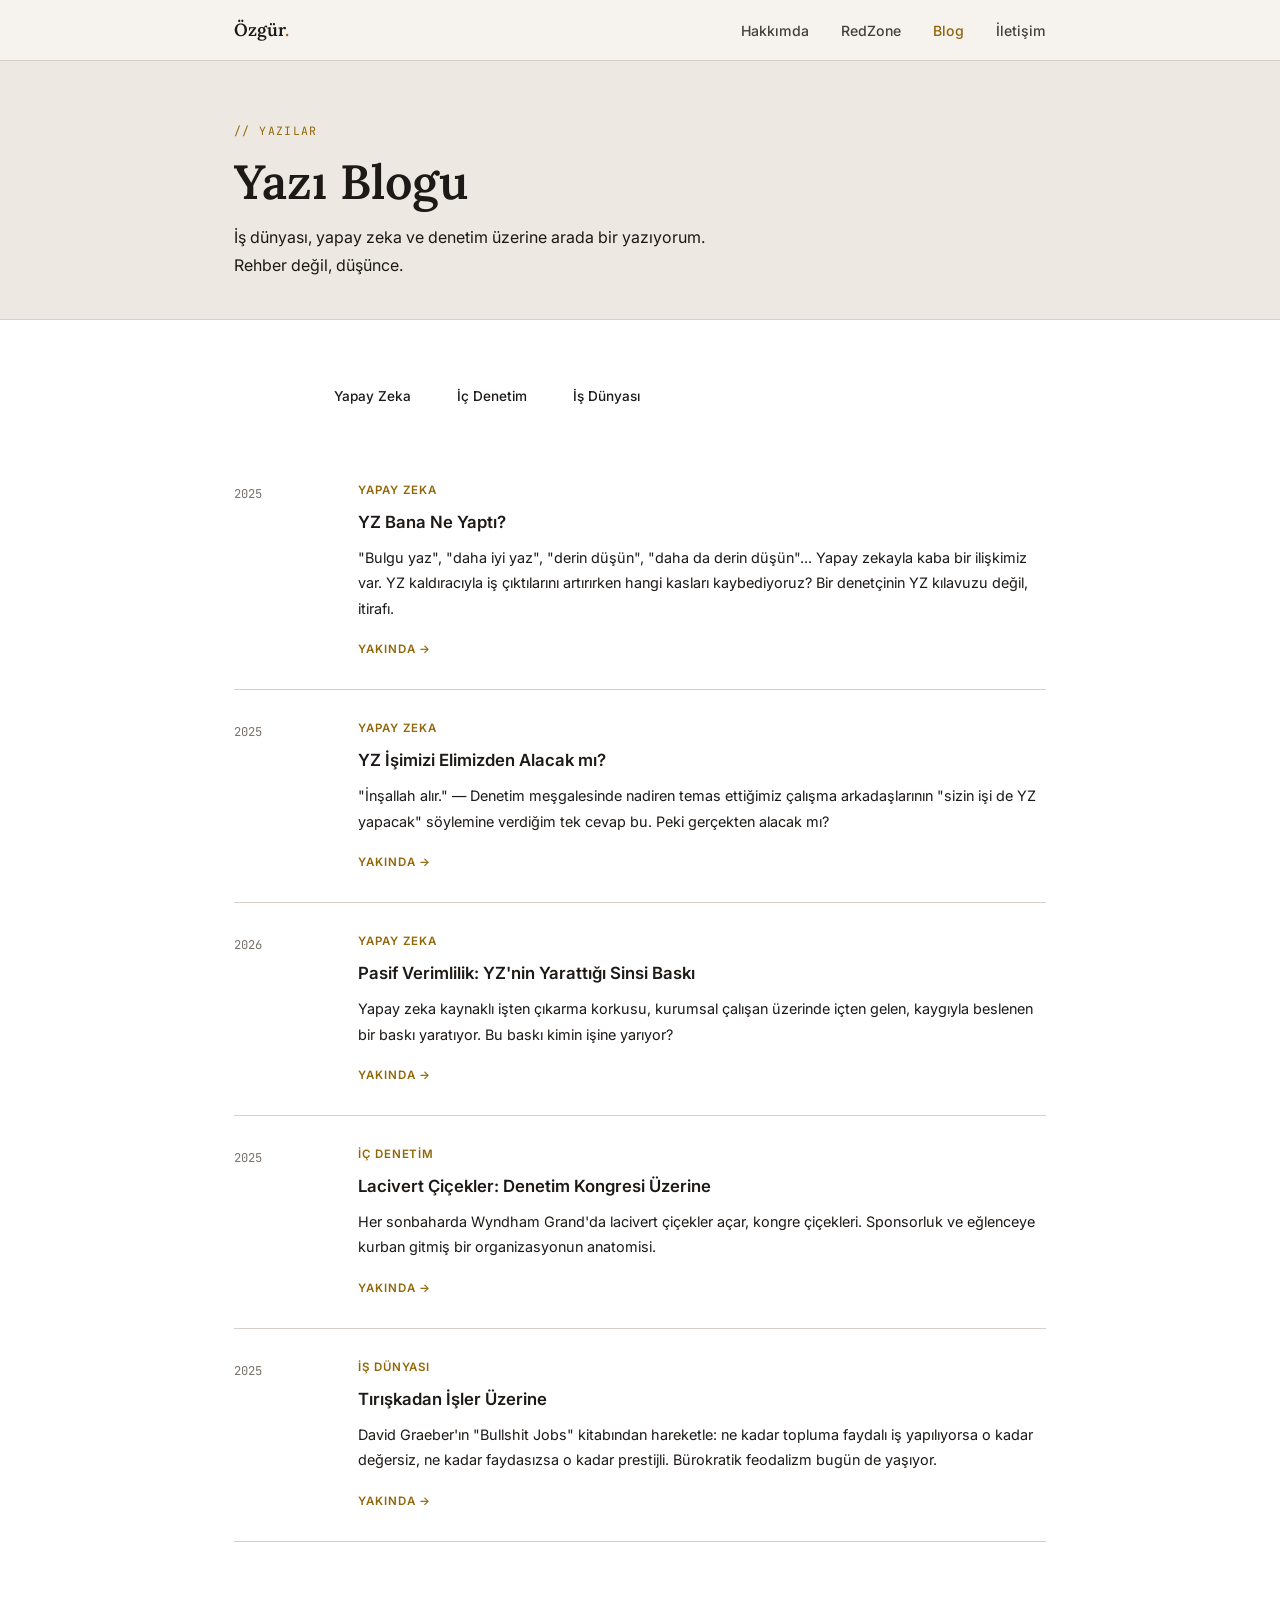
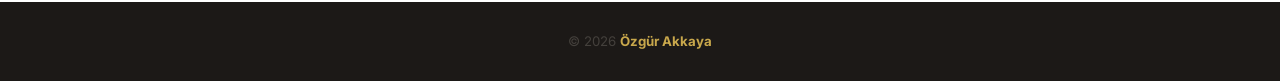
==== blog.html @ a3c271a7 "Add files via upload" ====
<!DOCTYPE html>
<html lang="tr">
<head>
  <meta charset="UTF-8" />
  <meta name="viewport" content="width=device-width, initial-scale=1.0" />
  <title>Blog — Özgür Akkaya</title>
  <meta name="description" content="İç denetim, risk yönetimi ve teknoloji üzerine yazılar." />
  <link rel="stylesheet" href="css/style.css" />
</head>
<body>

<!-- ===== NAV ===== -->
<nav>
  <div class="nav-inner">
    <a href="index.html" class="nav-logo">Özgür<span>.</span></a>
    <div class="hamburger" id="hamburger">
      <span></span><span></span><span></span>
    </div>
    <ul class="nav-links" id="navLinks">
      <li><a href="index.html#about">Hakkımda</a></li>
      <li><a href="index.html#projects">RedZone</a></li>
      <li><a href="blog.html" class="active">Blog</a></li>
      <li><a href="index.html#contact" class="nav-cta">İletişim</a></li>
    </ul>
  </div>
</nav>

<!-- ===== BLOG HERO ===== -->
<div class="blog-hero">
  <div class="container">
    <p class="section-label">// yazılar</p>
    <h1 style="margin-bottom:12px;">Yazı Blogu</h1>
    <p style="color: var(--gray-500); max-width:480px;">
      İş dünyası, yapay zeka ve denetim üzerine arada bir yazıyorum.
      Rehber değil, düşünce.
    </p>
  </div>
</div>

<!-- ===== POST LIST ===== -->
<section class="blog-list" style="background:var(--white);">
  <div class="container">

    <!-- Kategori filtresi -->
    <div style="display:flex; gap:10px; flex-wrap:wrap; margin-bottom:40px;">
      <button class="filter-btn active" data-cat="all">Tümü</button>
      <button class="filter-btn" data-cat="tech">Yapay Zeka</button>
      <button class="filter-btn" data-cat="denetim">İç Denetim</button>
      <button class="filter-btn" data-cat="risk">İş Dünyası</button>
    </div>

    <!-- YAZILAR -->
    <div class="blog-post-item" data-cat="tech">
      <div class="blog-post-date">2025</div>
      <div>
        <div class="blog-meta" style="margin-bottom:8px;">
          <span class="blog-cat">Yapay Zeka</span>
        </div>
        <h3 style="margin-bottom:8px;">YZ Bana Ne Yaptı?</h3>
        <p style="font-size:0.9rem; color:var(--gray-500); margin-bottom:12px;">
          "Bulgu yaz", "daha iyi yaz", "derin düşün", "daha da derin düşün"... Yapay zekayla kaba bir ilişkimiz var.
          YZ kaldıracıyla iş çıktılarını artırırken hangi kasları kaybediyoruz?
          Bir denetçinin YZ kılavuzu değil, itirafı.
        </p>
        <span class="blog-cat" style="cursor:pointer;">Yakında →</span>
      </div>
    </div>

    <div class="blog-post-item" data-cat="tech">
      <div class="blog-post-date">2025</div>
      <div>
        <div class="blog-meta" style="margin-bottom:8px;">
          <span class="blog-cat">Yapay Zeka</span>
        </div>
        <h3 style="margin-bottom:8px;">YZ İşimizi Elimizden Alacak mı?</h3>
        <p style="font-size:0.9rem; color:var(--gray-500); margin-bottom:12px;">
          "İnşallah alır." — Denetim meşgalesinde nadiren temas ettiğimiz çalışma arkadaşlarının
          "sizin işi de YZ yapacak" söylemine verdiğim tek cevap bu.
          Peki gerçekten alacak mı?
        </p>
        <span class="blog-cat" style="cursor:pointer;">Yakında →</span>
      </div>
    </div>

    <div class="blog-post-item" data-cat="tech">
      <div class="blog-post-date">2026</div>
      <div>
        <div class="blog-meta" style="margin-bottom:8px;">
          <span class="blog-cat">Yapay Zeka</span>
        </div>
        <h3 style="margin-bottom:8px;">Pasif Verimlilik: YZ'nin Yarattığı Sinsi Baskı</h3>
        <p style="font-size:0.9rem; color:var(--gray-500); margin-bottom:12px;">
          Yapay zeka kaynaklı işten çıkarma korkusu, kurumsal çalışan üzerinde içten gelen,
          kaygıyla beslenen bir baskı yaratıyor. Bu baskı kimin işine yarıyor?
        </p>
        <span class="blog-cat" style="cursor:pointer;">Yakında →</span>
      </div>
    </div>

    <div class="blog-post-item" data-cat="denetim">
      <div class="blog-post-date">2025</div>
      <div>
        <div class="blog-meta" style="margin-bottom:8px;">
          <span class="blog-cat">İç Denetim</span>
        </div>
        <h3 style="margin-bottom:8px;">Lacivert Çiçekler: Denetim Kongresi Üzerine</h3>
        <p style="font-size:0.9rem; color:var(--gray-500); margin-bottom:12px;">
          Her sonbaharda Wyndham Grand'da lacivert çiçekler açar, kongre çiçekleri.
          Sponsorluk ve eğlenceye kurban gitmiş bir organizasyonun anatomisi.
        </p>
        <span class="blog-cat" style="cursor:pointer;">Yakında →</span>
      </div>
    </div>

    <div class="blog-post-item" data-cat="risk">
      <div class="blog-post-date">2025</div>
      <div>
        <div class="blog-meta" style="margin-bottom:8px;">
          <span class="blog-cat">İş Dünyası</span>
        </div>
        <h3 style="margin-bottom:8px;">Tırışkadan İşler Üzerine</h3>
        <p style="font-size:0.9rem; color:var(--gray-500); margin-bottom:12px;">
          David Graeber'ın "Bullshit Jobs" kitabından hareketle: ne kadar topluma faydalı iş yapılıyorsa
          o kadar değersiz, ne kadar faydasızsa o kadar prestijli. Bürokratik feodalizm bugün de yaşıyor.
        </p>
        <span class="blog-cat" style="cursor:pointer;">Yakında →</span>
      </div>
    </div>

  </div>
</section>


<!-- ===== FOOTER ===== -->
<footer>
  <div class="container">
    <p>© 2026 <strong>Özgür Akkaya</strong></p>
  </div>
</footer>

<script src="js/main.js"></script>
</body>
</html>
---- css/style.css ----
/* ============================================
   ÖZGÜR AKKAYA — Personal Website
   Palet: Sıcak krem + koyu mürekkep + amber
   ============================================ */

@import url('https://fonts.googleapis.com/css2?family=Lora:ital,wght@0,400;0,500;0,600;1,400&family=Inter:wght@300;400;500;600&family=JetBrains+Mono:wght@400;500&display=swap');

/* === RESET & BASE === */
*, *::before, *::after { box-sizing: border-box; margin: 0; padding: 0; }

:root {
  /* Ana palet */
  --ink:         #1C1917;        /* koyu mürekkep — ana metin */
  --ink-mid:     #44403C;        /* orta mürekkep — ikincil metin */
  --ink-light:   #78716C;        /* açık mürekkep — yardımcı metin */

  --amber:       #92670A;        /* amber — vurgu */
  --amber-dark:  #6D4C07;        /* koyu amber — hover */
  --amber-light: #FDF4DC;        /* çok açık amber — arka plan vurgu */

  --cream:       #F6F3EE;        /* ana arka plan */
  --cream-dark:  #EDE9E2;        /* bölüm arası */
  --parchment:   #FDFBF7;        /* kart / nav arka planı */

  --border:      #D6D0C8;        /* kenarlıklar */
  --white:       #FFFFFF;

  /* Tipografi */
  --font:        'Inter', system-ui, sans-serif;
  --serif:       'Lora', Georgia, serif;
  --mono:        'JetBrains Mono', monospace;

  --radius:      6px;
  --shadow:      0 2px 16px rgba(28,25,23,0.06);
  --shadow-md:   0 6px 32px rgba(28,25,23,0.10);
  --transition:  0.22s ease;
}

html { scroll-behavior: smooth; font-size: 16px; }

body {
  font-family: var(--font);
  color: var(--ink);
  background: var(--cream);
  line-height: 1.75;
  -webkit-font-smoothing: antialiased;
}

a { color: inherit; text-decoration: none; }
img { max-width: 100%; display: block; }
ul { list-style: none; }

/* === TYPOGRAPHY === */
h1 { font-family: var(--serif); font-size: clamp(2rem, 5vw, 3rem); font-weight: 600; line-height: 1.2; }
h2 { font-family: var(--serif); font-size: clamp(1.35rem, 3vw, 1.9rem); font-weight: 500; line-height: 1.3; }
h3 { font-size: 1.05rem; font-weight: 600; }
p  { color: var(--ink-mid); }

.mono { font-family: var(--mono); font-size: 0.85em; }

/* === LAYOUT === */
.container {
  max-width: 860px;
  margin: 0 auto;
  padding: 0 24px;
}

section { padding: 80px 0; }
section:nth-child(even) { background: var(--cream-dark); }

/* === NAV === */
nav {
  position: sticky;
  top: 0;
  z-index: 100;
  background: rgba(246,243,238,0.94);
  backdrop-filter: blur(12px);
  border-bottom: 1px solid var(--border);
}

.nav-inner {
  display: flex;
  align-items: center;
  justify-content: space-between;
  height: 60px;
  max-width: 860px;
  margin: 0 auto;
  padding: 0 24px;
}

.nav-logo {
  font-family: var(--serif);
  font-weight: 600;
  font-size: 1.1rem;
  color: var(--ink);
}

.nav-logo span { color: var(--amber); }

.nav-links {
  display: flex;
  gap: 32px;
  align-items: center;
}

.nav-links a {
  font-size: 0.88rem;
  font-weight: 500;
  color: var(--ink-mid);
  transition: color var(--transition);
}

.nav-links a:hover,
.nav-links a.active { color: var(--amber); }

/* === HERO === */
.hero {
  padding: 100px 0 80px;
  background: var(--cream);
}

.hero h1 { margin-bottom: 20px; color: var(--ink); }

.hero-sub {
  font-size: 1.1rem;
  color: var(--ink-light);
  max-width: 480px;
  margin-bottom: 36px;
  line-height: 1.8;
}

.hero-actions { display: flex; gap: 14px; flex-wrap: wrap; }

.btn {
  display: inline-flex;
  align-items: center;
  gap: 8px;
  padding: 11px 22px;
  border-radius: var(--radius);
  font-size: 0.9rem;
  font-weight: 500;
  transition: all var(--transition);
  cursor: pointer;
  border: none;
}

.btn-primary {
  background: var(--amber);
  color: var(--parchment);
}
.btn-primary:hover { background: var(--amber-dark); transform: translateY(-1px); }

.btn-outline {
  background: transparent;
  color: var(--ink-mid);
  border: 1.5px solid var(--border);
}
.btn-outline:hover { border-color: var(--amber); color: var(--amber); transform: translateY(-1px); }

/* === ABOUT === */
.about-grid {
  display: grid;
  grid-template-columns: 1fr 1fr;
  gap: 60px;
  align-items: start;
}

.section-label {
  font-family: var(--mono);
  font-size: 0.72rem;
  color: var(--amber);
  letter-spacing: 0.12em;
  text-transform: uppercase;
  margin-bottom: 12px;
}

.about-text p + p { margin-top: 16px; }

.skill-list {
  display: flex;
  flex-wrap: wrap;
  gap: 8px;
  margin-top: 24px;
}

.skill-tag {
  background: var(--parchment);
  border: 1px solid var(--border);
  color: var(--ink-mid);
  font-size: 0.8rem;
  font-weight: 500;
  padding: 4px 12px;
  border-radius: 100px;
  transition: all var(--transition);
}

.skill-tag:hover { border-color: var(--amber); color: var(--amber); }

.timeline { margin-top: 8px; }

.timeline-item {
  display: flex;
  gap: 16px;
  padding: 14px 0;
  border-bottom: 1px solid var(--cream-dark);
}

.timeline-item:last-child { border-bottom: none; }

.timeline-year {
  font-family: var(--mono);
  font-size: 0.75rem;
  color: var(--amber);
  min-width: 82px;
  padding-top: 3px;
}

.timeline-content strong { display: block; font-size: 0.92rem; color: var(--ink); }
.timeline-content span   { font-size: 0.82rem; color: var(--ink-light); }

/* === PROJECTS === */
.section-header {
  display: flex;
  justify-content: space-between;
  align-items: flex-end;
  margin-bottom: 40px;
}

.section-header a {
  font-size: 0.88rem;
  color: var(--amber);
  font-weight: 500;
  display: flex;
  align-items: center;
  gap: 4px;
}

.project-card {
  background: var(--parchment);
  border: 1px solid var(--border);
  border-radius: 10px;
  overflow: hidden;
  transition: all var(--transition);
}

.project-card:hover {
  border-color: var(--amber);
  box-shadow: var(--shadow-md);
  transform: translateY(-2px);
}

/* Featured card */
.project-card.featured {
  display: grid;
  grid-template-columns: 1fr 1fr;
  margin-bottom: 24px;
}

.project-card.featured .project-visual {
  background: linear-gradient(160deg, #0f0505 0%, #1f0808 55%, #2e0d0d 100%);
  min-height: 260px;
  display: flex;
  align-items: center;
  justify-content: center;
  padding: 32px;
  position: relative;
  overflow: hidden;
}

.project-card.featured .project-visual::before {
  content: '';
  position: absolute;
  inset: 0;
  background: radial-gradient(circle at 35% 55%, rgba(192,57,43,0.25), transparent 65%);
}

.rz-logo {
  font-family: var(--mono);
  font-size: 2rem;
  font-weight: 700;
  color: #E05545;
  letter-spacing: -0.04em;
  z-index: 1;
  text-shadow: 0 0 48px rgba(192,57,43,0.5);
}

.rz-logo span { color: rgba(255,255,255,0.12); }

.project-info { padding: 32px; }

.project-info h3 { font-size: 1.15rem; margin-bottom: 10px; font-family: var(--serif); font-weight: 500; }
.project-info p  { font-size: 0.88rem; color: var(--ink-light); margin-bottom: 20px; line-height: 1.7; }

.project-tags {
  display: flex;
  flex-wrap: wrap;
  gap: 6px;
  margin-bottom: 24px;
}

.tag {
  background: var(--cream-dark);
  color: var(--ink-mid);
  font-size: 0.76rem;
  padding: 3px 10px;
  border-radius: 100px;
  font-family: var(--mono);
  border: 1px solid var(--border);
}

.project-links { display: flex; gap: 12px; }

.project-link {
  font-size: 0.88rem;
  font-weight: 500;
  color: var(--amber);
  display: flex;
  align-items: center;
  gap: 6px;
  transition: gap var(--transition);
}

.project-link:hover { gap: 10px; }

/* === BLOG === */
.blog-grid {
  display: grid;
  grid-template-columns: repeat(auto-fill, minmax(260px, 1fr));
  gap: 20px;
}

.blog-card {
  background: var(--parchment);
  border: 1px solid var(--border);
  border-radius: 10px;
  padding: 26px;
  transition: all var(--transition);
  display: flex;
  flex-direction: column;
}

.blog-card:hover {
  border-color: var(--amber);
  transform: translateY(-2px);
  box-shadow: var(--shadow);
}

.blog-meta {
  display: flex;
  align-items: center;
  gap: 12px;
  margin-bottom: 14px;
}

.blog-cat {
  font-size: 0.72rem;
  font-weight: 600;
  color: var(--amber);
  text-transform: uppercase;
  letter-spacing: 0.08em;
}

.blog-date {
  font-size: 0.76rem;
  color: var(--ink-light);
  font-family: var(--mono);
}

.blog-card h3 { margin-bottom: 10px; font-size: 1rem; font-family: var(--serif); font-weight: 500; line-height: 1.4; }
.blog-card p  { font-size: 0.86rem; color: var(--ink-light); flex: 1; margin-bottom: 18px; line-height: 1.65; }

.blog-card .read-more {
  font-size: 0.83rem;
  font-weight: 500;
  color: var(--amber);
  display: flex;
  align-items: center;
  gap: 4px;
}

/* === CONTACT === */
.contact-wrapper {
  display: grid;
  grid-template-columns: 1fr 1fr;
  gap: 60px;
  align-items: center;
}

.contact-info p { margin-bottom: 32px; }

.contact-links { display: flex; flex-direction: column; gap: 12px; }

.contact-item {
  display: flex;
  align-items: center;
  gap: 14px;
  padding: 16px 20px;
  border: 1px solid var(--border);
  border-radius: var(--radius);
  background: var(--parchment);
  transition: all var(--transition);
}

.contact-item:hover {
  border-color: var(--amber);
  background: var(--amber-light);
}

.contact-icon {
  width: 38px; height: 38px;
  background: var(--amber-light);
  border-radius: 7px;
  display: flex;
  align-items: center;
  justify-content: center;
  flex-shrink: 0;
}

.contact-icon svg { width: 17px; height: 17px; stroke: var(--amber); fill: none; }

.contact-item-text strong { display: block; font-size: 0.8rem; color: var(--ink-light); margin-bottom: 2px; }
.contact-item-text span   { font-size: 0.92rem; font-weight: 500; color: var(--ink); }

/* === FOOTER === */
footer {
  background: var(--ink);
  color: var(--ink-light);
  padding: 28px 0;
  text-align: center;
  font-size: 0.83rem;
}

footer strong { color: #C9A84C; }

/* === BLOG PAGE === */
.blog-hero {
  background: var(--cream-dark);
  padding: 60px 0 40px;
  border-bottom: 1px solid var(--border);
}

.blog-list { padding: 60px 0; background: var(--cream); }

.blog-post-item {
  display: grid;
  grid-template-columns: 100px 1fr;
  gap: 24px;
  padding: 28px 0;
  border-bottom: 1px solid var(--border);
  transition: all var(--transition);
}

.blog-post-item:hover h3 { color: var(--amber); }

.blog-post-date {
  font-family: var(--mono);
  font-size: 0.76rem;
  color: var(--ink-light);
  padding-top: 4px;
}

/* === REDZONE PAGE === */
.rz-hero {
  background: linear-gradient(160deg, #0f0505 0%, #1f0808 55%, #2e0d0d 100%);
  padding: 80px 0;
  color: var(--parchment);
}

.rz-hero h1 { font-family: var(--mono); color: var(--parchment); font-weight: 700; letter-spacing: -0.03em; }
.rz-hero h1 span { color: #E05545; }

/* RedZone sayfasına özel kırmızı override'lar */
.rz-page .section-label  { color: #C0392B; }
.rz-page .feature-card:hover { border-color: #C0392B; }
.rz-page .feature-icon   { background: #FDECEA; }
.rz-page .btn-primary    { background: #C0392B; }
.rz-page .btn-primary:hover { background: #96281B; }
.rz-page footer strong   { color: #E05545; }

.feature-grid {
  display: grid;
  grid-template-columns: repeat(auto-fill, minmax(250px, 1fr));
  gap: 18px;
  margin-top: 48px;
}

.feature-card {
  background: var(--parchment);
  border: 1px solid var(--border);
  border-radius: 10px;
  padding: 26px;
  transition: all var(--transition);
}

.feature-card:hover {
  border-color: var(--amber);
  box-shadow: var(--shadow);
}

.feature-icon {
  width: 42px; height: 42px;
  background: var(--amber-light);
  border-radius: 9px;
  display: flex;
  align-items: center;
  justify-content: center;
  margin-bottom: 14px;
  font-size: 1.2rem;
}

.feature-card h3 { margin-bottom: 8px; font-size: 1rem; }
.feature-card p  { font-size: 0.86rem; line-height: 1.65; }

.btn-white {
  background: var(--parchment);
  color: var(--amber);
  padding: 11px 26px;
  border-radius: var(--radius);
  font-weight: 600;
  display: inline-flex;
  align-items: center;
  gap: 8px;
  transition: all var(--transition);
}

.btn-white:hover { transform: translateY(-2px); box-shadow: 0 8px 24px rgba(0,0,0,0.15); }

/* === HAMBURGER (mobile) === */
.hamburger {
  display: none;
  flex-direction: column;
  gap: 5px;
  cursor: pointer;
  padding: 4px;
}

.hamburger span {
  display: block;
  width: 22px; height: 2px;
  background: var(--ink);
  border-radius: 2px;
  transition: all var(--transition);
}

/* === GALERİ === */
.gallery-grid {
  display: grid;
  grid-template-columns: repeat(auto-fill, minmax(320px, 1fr));
  gap: 20px;
}

.gallery-item {
  border-radius: 8px;
  overflow: hidden;
  border: 1px solid var(--border);
  background: var(--parchment);
  cursor: pointer;
  transition: transform var(--transition), box-shadow var(--transition);
}

.gallery-item:hover {
  transform: translateY(-3px);
  box-shadow: 0 8px 24px rgba(0,0,0,0.12);
}

.gallery-item img {
  width: 100%;
  height: 200px;
  object-fit: cover;
  object-position: top;
  display: block;
}

.gallery-item span {
  display: block;
  padding: 10px 14px;
  font-size: 0.82rem;
  color: var(--ink-mid);
  font-family: var(--mono);
  letter-spacing: 0.04em;
}

/* Lightbox */
.lightbox-overlay {
  display: none;
  position: fixed;
  inset: 0;
  background: rgba(0,0,0,0.85);
  z-index: 1000;
  align-items: center;
  justify-content: center;
  cursor: zoom-out;
}

.lightbox-overlay.open { display: flex; }

.lightbox-overlay img {
  max-width: 92vw;
  max-height: 88vh;
  border-radius: 6px;
  box-shadow: 0 20px 60px rgba(0,0,0,0.5);
  cursor: default;
}

/* === RESPONSIVE === */
@media (max-width: 720px) {
  section { padding: 60px 0; }

  .hamburger { display: flex; }

  .nav-links {
    display: none;
    position: absolute;
    top: 60px; left: 0; right: 0;
    background: var(--cream);
    flex-direction: column;
    padding: 20px 24px;
    border-bottom: 1px solid var(--border);
    gap: 20px;
  }

  .nav-links.open { display: flex; }

  .about-grid,
  .contact-wrapper { grid-template-columns: 1fr; gap: 40px; }

  .project-card.featured { grid-template-columns: 1fr; }
  .project-card.featured .project-visual { min-height: 160px; }

  .blog-post-item { grid-template-columns: 1fr; gap: 8px; }
}
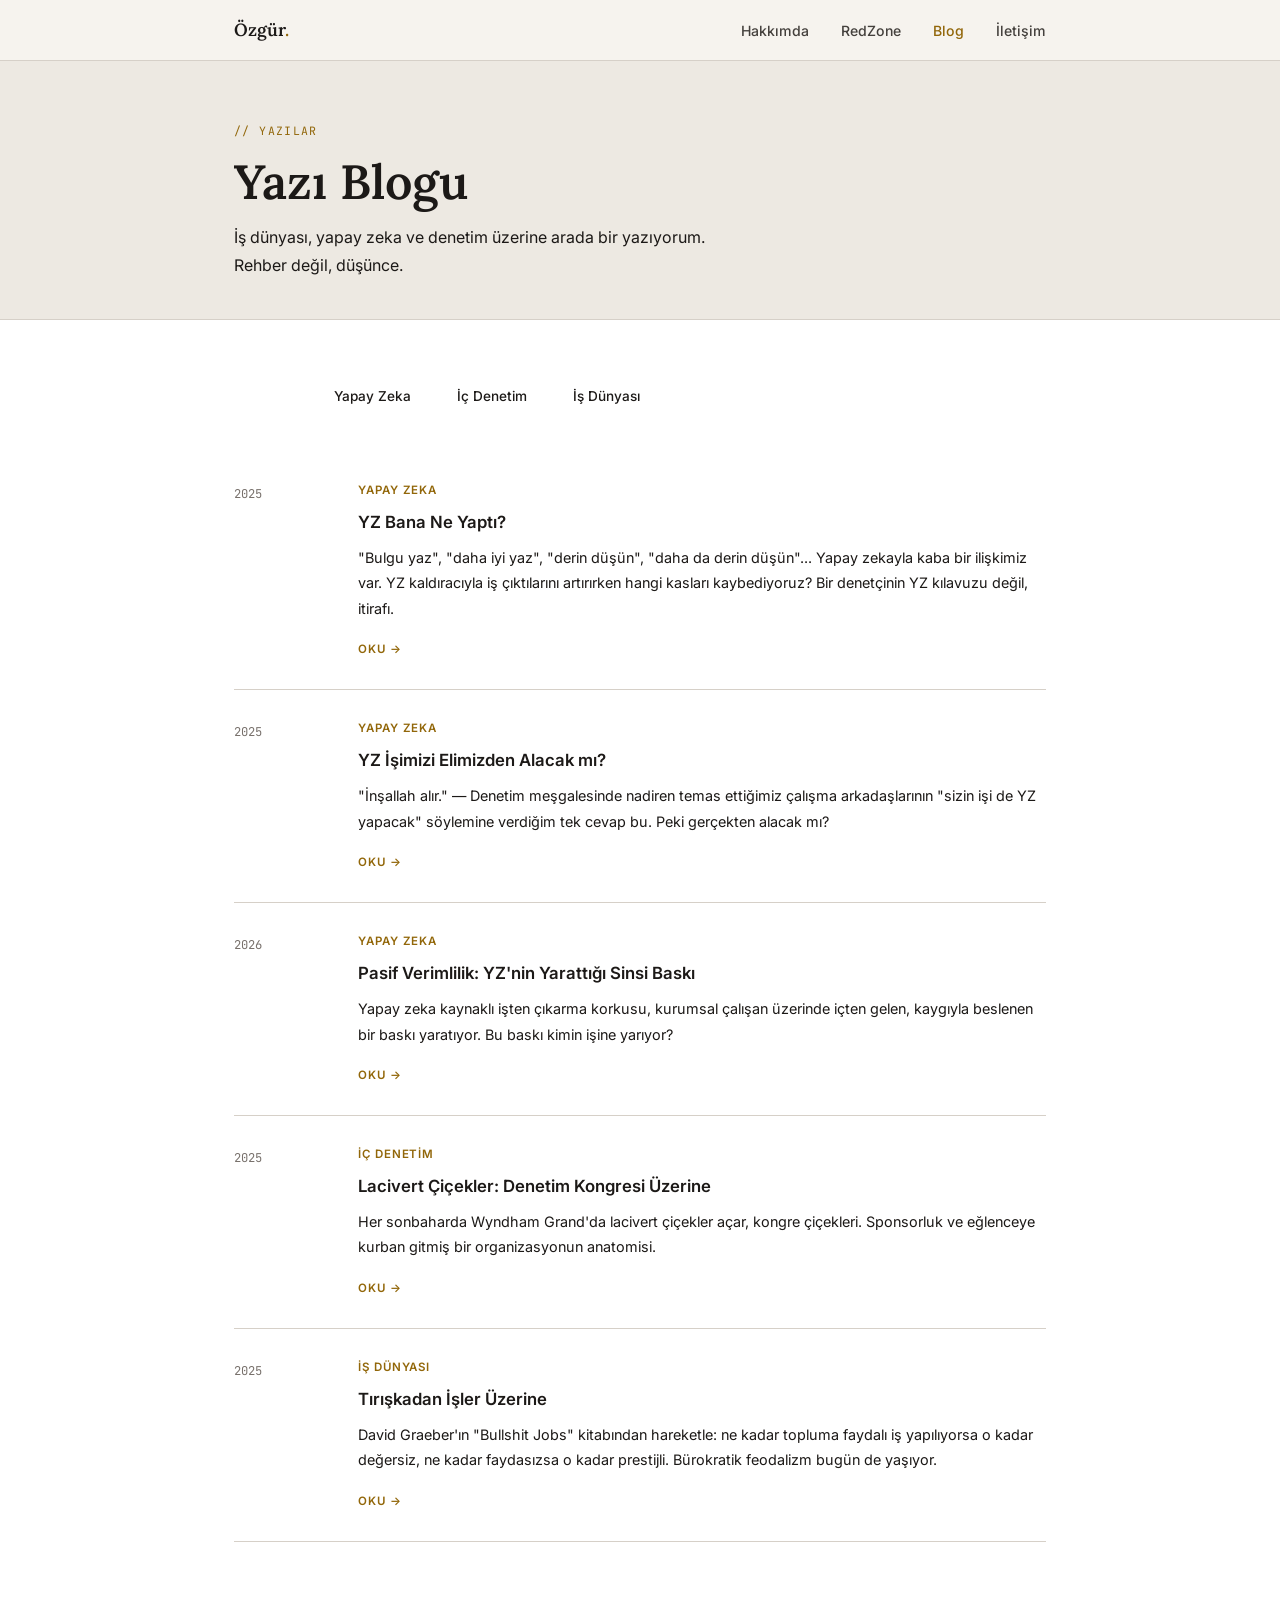
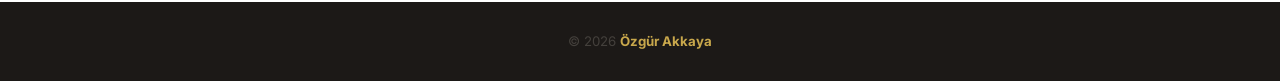
==== commit e4153470: "hakkımda ve redzone yazıları güncellendi" ====
--- a/blog.html
+++ b/blog.html
@@ -62,7 +62,7 @@
           YZ kaldıracıyla iş çıktılarını artırırken hangi kasları kaybediyoruz?
           Bir denetçinin YZ kılavuzu değil, itirafı.
         </p>
-        <span class="blog-cat" style="cursor:pointer;">Yakında →</span>
+        <a href="yazi/yapay-zeka-bana-ne-yapti.html" class="blog-cat" style="cursor:pointer;">Oku →</a>
       </div>
     </div>
 
@@ -78,7 +78,7 @@
           "sizin işi de YZ yapacak" söylemine verdiğim tek cevap bu.
           Peki gerçekten alacak mı?
         </p>
-        <span class="blog-cat" style="cursor:pointer;">Yakında →</span>
+        <a href="yazi/yapay-zeka-uzerine.html" class="blog-cat" style="cursor:pointer;">Oku →</a>
       </div>
     </div>
 
@@ -93,7 +93,7 @@
           Yapay zeka kaynaklı işten çıkarma korkusu, kurumsal çalışan üzerinde içten gelen,
           kaygıyla beslenen bir baskı yaratıyor. Bu baskı kimin işine yarıyor?
         </p>
-        <span class="blog-cat" style="cursor:pointer;">Yakında →</span>
+        <a href="yazi/pasif-verimlilik.html" class="blog-cat" style="cursor:pointer;">Oku →</a>
       </div>
     </div>
 
@@ -108,7 +108,7 @@
           Her sonbaharda Wyndham Grand'da lacivert çiçekler açar, kongre çiçekleri.
           Sponsorluk ve eğlenceye kurban gitmiş bir organizasyonun anatomisi.
         </p>
-        <span class="blog-cat" style="cursor:pointer;">Yakında →</span>
+        <a href="yazi/ic-denetim-kongresi.html" class="blog-cat" style="cursor:pointer;">Oku →</a>
       </div>
     </div>
 
@@ -123,7 +123,7 @@
           David Graeber'ın "Bullshit Jobs" kitabından hareketle: ne kadar topluma faydalı iş yapılıyorsa
           o kadar değersiz, ne kadar faydasızsa o kadar prestijli. Bürokratik feodalizm bugün de yaşıyor.
         </p>
-        <span class="blog-cat" style="cursor:pointer;">Yakında →</span>
+        <a href="yazi/tiriskadan-isler-uzerine.html" class="blog-cat" style="cursor:pointer;">Oku →</a>
       </div>
     </div>
 
--- a/css/style.css
+++ b/css/style.css
@@ -458,6 +458,57 @@
   color: var(--ink-light);
   padding-top: 4px;
 }
+
+/* === BLOG ARTICLE PAGE === */
+.article-hero {
+  background: var(--cream-dark);
+  padding: 64px 0 48px;
+  border-bottom: 1px solid var(--border);
+}
+
+.article-hero .article-back {
+  display: inline-flex;
+  align-items: center;
+  gap: 6px;
+  font-size: 0.82rem;
+  color: var(--ink-light);
+  margin-bottom: 28px;
+  transition: color var(--transition);
+}
+
+.article-hero .article-back:hover { color: var(--amber); }
+
+.article-hero h1 {
+  font-family: var(--serif);
+  font-size: clamp(1.6rem, 4vw, 2.4rem);
+  line-height: 1.25;
+  max-width: 680px;
+  margin-bottom: 16px;
+}
+
+.article-meta {
+  display: flex;
+  align-items: center;
+  gap: 12px;
+  font-size: 0.82rem;
+  color: var(--ink-light);
+}
+
+.article-content {
+  max-width: 680px;
+  margin: 0 auto;
+  padding: 60px 24px 100px;
+}
+
+.article-content p {
+  font-family: var(--serif);
+  font-size: 1.05rem;
+  line-height: 1.85;
+  color: var(--ink-mid);
+  margin-bottom: 1.6em;
+}
+
+.article-content p:first-child { color: var(--ink); }
 
 /* === REDZONE PAGE === */
 .rz-hero {
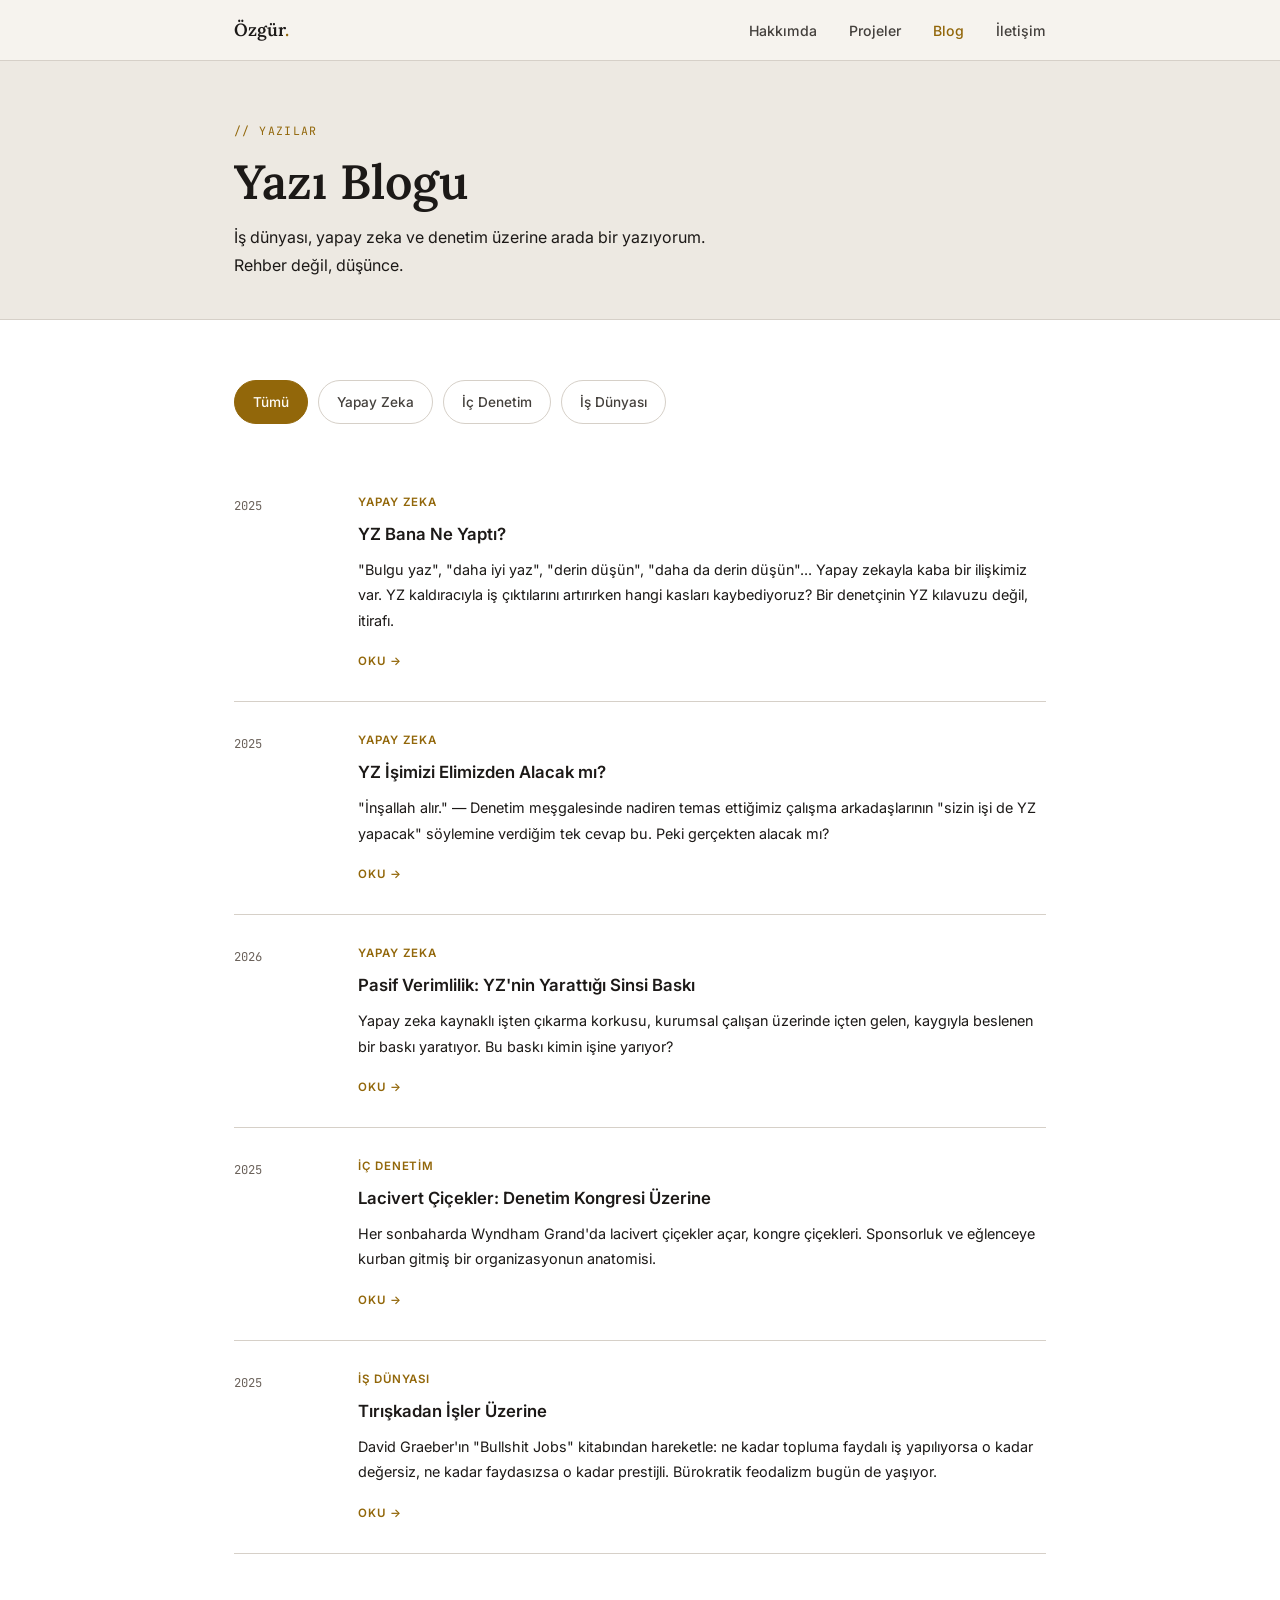
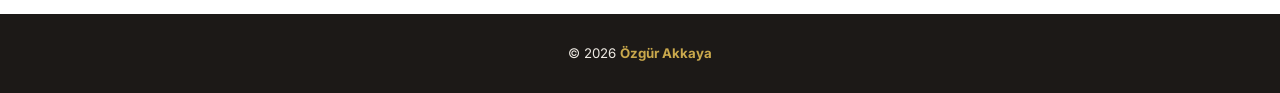
==== commit 0a4e666f: "Add TeklifGönder and improve portfolio navigation and accessibility" ====
--- a/blog.html
+++ b/blog.html
@@ -10,15 +10,15 @@
 <body>
 
 <!-- ===== NAV ===== -->
-<nav>
+<nav aria-label="Ana gezinme">
   <div class="nav-inner">
     <a href="index.html" class="nav-logo">Özgür<span>.</span></a>
-    <div class="hamburger" id="hamburger">
+    <button type="button" class="hamburger" id="hamburger" aria-label="Menüyü aç" aria-expanded="false" aria-controls="navLinks">
       <span></span><span></span><span></span>
-    </div>
+    </button>
     <ul class="nav-links" id="navLinks">
       <li><a href="index.html#about">Hakkımda</a></li>
-      <li><a href="index.html#projects">RedZone</a></li>
+      <li><a href="index.html#projects">Projeler</a></li>
       <li><a href="blog.html" class="active">Blog</a></li>
       <li><a href="index.html#contact" class="nav-cta">İletişim</a></li>
     </ul>
@@ -43,10 +43,10 @@
 
     <!-- Kategori filtresi -->
     <div style="display:flex; gap:10px; flex-wrap:wrap; margin-bottom:40px;">
-      <button class="filter-btn active" data-cat="all">Tümü</button>
-      <button class="filter-btn" data-cat="tech">Yapay Zeka</button>
-      <button class="filter-btn" data-cat="denetim">İç Denetim</button>
-      <button class="filter-btn" data-cat="risk">İş Dünyası</button>
+      <button class="filter-btn active" data-cat="all" aria-pressed="true">Tümü</button>
+      <button class="filter-btn" data-cat="tech" aria-pressed="false">Yapay Zeka</button>
+      <button class="filter-btn" data-cat="denetim" aria-pressed="false">İç Denetim</button>
+      <button class="filter-btn" data-cat="risk" aria-pressed="false">İş Dünyası</button>
     </div>
 
     <!-- YAZILAR -->
--- a/css/style.css
+++ b/css/style.css
@@ -12,7 +12,7 @@
   /* Ana palet */
   --ink:         #1C1917;        /* koyu mürekkep — ana metin */
   --ink-mid:     #44403C;        /* orta mürekkep — ikincil metin */
-  --ink-light:   #78716C;        /* açık mürekkep — yardımcı metin */
+  --ink-light:   #6B625B;        /* açık mürekkep — yardımcı metin */
 
   --amber:       #92670A;        /* amber — vurgu */
   --amber-dark:  #6D4C07;        /* koyu amber — hover */
@@ -50,6 +50,23 @@
 img { max-width: 100%; display: block; }
 ul { list-style: none; }
 
+:focus-visible { outline: 2px solid var(--amber); outline-offset: 5px; }
+main:focus { outline: none; }
+section[id] { scroll-margin-top: 80px; }
+
+.skip-link {
+  position: fixed;
+  top: 8px;
+  left: 16px;
+  z-index: 200;
+  padding: 8px 16px;
+  border-radius: var(--radius);
+  background: var(--ink);
+  color: var(--parchment);
+  transform: translateY(-160%);
+}
+.skip-link:focus { transform: translateY(0); }
+
 /* === TYPOGRAPHY === */
 h1 { font-family: var(--serif); font-size: clamp(2rem, 5vw, 3rem); font-weight: 600; line-height: 1.2; }
 h2 { font-family: var(--serif); font-size: clamp(1.35rem, 3vw, 1.9rem); font-weight: 500; line-height: 1.3; }
@@ -67,6 +84,8 @@
 
 section { padding: 80px 0; }
 section:nth-child(even) { background: var(--cream-dark); }
+.home-page main > section { background: var(--cream); }
+.home-page .hero, .home-page #projects, .home-page #contact { background: var(--cream-dark); }
 
 /* === NAV === */
 nav {
@@ -249,6 +268,26 @@
   transform: translateY(-2px);
 }
 
+.project-card + .project-card { margin-top: 24px; }
+
+.teklif-card {
+  display: grid;
+  grid-template-columns: 190px 1fr;
+}
+.teklif-card-visual {
+  display: flex;
+  flex-direction: column;
+  align-items: center;
+  justify-content: center;
+  gap: 18px;
+  padding: 32px 24px;
+  background: var(--amber-light);
+  color: var(--amber-dark);
+  border-right: 1px solid var(--border);
+}
+.teklif-card-visual svg { width: 72px; height: 86px; }
+.teklif-card-visual span { font-family: var(--serif); font-size: 1.05rem; font-weight: 600; }
+
 /* Featured card */
 .project-card.featured {
   display: grid;
@@ -417,6 +456,8 @@
 }
 
 .contact-icon svg { width: 17px; height: 17px; stroke: var(--amber); fill: none; }
+
+.contact-item-text { min-width: 0; overflow-wrap: anywhere; }
 
 .contact-item-text strong { display: block; font-size: 0.8rem; color: var(--ink-light); margin-bottom: 2px; }
 .contact-item-text span   { font-size: 0.92rem; font-weight: 500; color: var(--ink); }
@@ -430,6 +471,7 @@
   font-size: 0.83rem;
 }
 
+footer p { color: var(--cream-dark); }
 footer strong { color: #C9A84C; }
 
 /* === BLOG PAGE === */
@@ -457,6 +499,25 @@
   font-size: 0.76rem;
   color: var(--ink-light);
   padding-top: 4px;
+}
+
+.filter-btn {
+  min-height: 44px;
+  padding: 8px 18px;
+  border: 1.5px solid var(--border);
+  border-radius: 100px;
+  background: transparent;
+  font-family: var(--font);
+  font-size: 0.85rem;
+  font-weight: 500;
+  cursor: pointer;
+  color: var(--ink-mid);
+  transition: color var(--transition), background var(--transition), border-color var(--transition);
+}
+.filter-btn:hover, .filter-btn.active {
+  background: var(--amber);
+  border-color: var(--amber);
+  color: var(--parchment);
 }
 
 /* === BLOG ARTICLE PAGE === */
@@ -576,13 +637,99 @@
 
 .btn-white:hover { transform: translateY(-2px); box-shadow: 0 8px 24px rgba(0,0,0,0.15); }
 
+/* === BUCK PAGE === */
+.buck-hero {
+  background: linear-gradient(160deg, #0b1220 0%, #111a2c 55%, #16233b 100%);
+  padding: 80px 0;
+  color: var(--parchment);
+}
+
+.buck-hero h1 {
+  font-family: var(--mono);
+  color: var(--parchment);
+  font-weight: 700;
+  letter-spacing: -0.03em;
+  display: flex;
+  align-items: center;
+  gap: 14px;
+}
+
+.buck-hero h1 img { width: 48px; height: 48px; border-radius: 12px; }
+.buck-hero h1 span { color: #34D399; }
+
+.buck-page .section-label     { color: #1E8A5F; }
+.buck-page .feature-card:hover { border-color: #1E8A5F; }
+.buck-page .feature-icon      { background: #E4F5EC; }
+.buck-page .btn-primary       { background: #1E8A5F; }
+.buck-page .btn-primary:hover { background: #16673F; }
+.buck-page footer strong      { color: #34D399; }
+
+.persona-grid {
+  display: grid;
+  grid-template-columns: repeat(auto-fill, minmax(180px, 1fr));
+  gap: 16px;
+  margin-top: 40px;
+}
+
+.persona-card {
+  background: var(--parchment);
+  border: 1px solid var(--border);
+  border-radius: 10px;
+  padding: 22px;
+  text-align: center;
+  transition: all var(--transition);
+}
+
+.persona-card:hover { border-color: #1E8A5F; box-shadow: var(--shadow); transform: translateY(-2px); }
+.persona-card .persona-emoji { font-size: 2rem; margin-bottom: 10px; }
+.persona-card h3 { font-size: 0.95rem; margin-bottom: 4px; }
+.persona-card .persona-badge {
+  font-family: var(--mono);
+  font-size: 0.66rem;
+  color: #1E8A5F;
+  margin-bottom: 8px;
+  display: block;
+}
+.persona-card p { font-size: 0.8rem; line-height: 1.5; }
+
+.badge-row { display: flex; gap: 12px; flex-wrap: wrap; align-items: center; }
+
+.store-badge {
+  display: inline-flex;
+  align-items: center;
+  gap: 8px;
+  padding: 10px 18px;
+  border-radius: var(--radius);
+  border: 1.5px solid rgba(255,255,255,0.18);
+  color: rgba(255,255,255,0.55);
+  font-size: 0.85rem;
+  font-family: var(--mono);
+}
+
+.buck-card-visual {
+  background: linear-gradient(160deg, #0b1220 0%, #111a2c 55%, #16233b 100%);
+  min-height: 180px;
+  display: flex;
+  align-items: center;
+  justify-content: center;
+  padding: 24px;
+}
+
+.buck-card-visual img { width: 60px; height: 60px; border-radius: 14px; }
+
 /* === HAMBURGER (mobile) === */
 .hamburger {
   display: none;
   flex-direction: column;
   gap: 5px;
   cursor: pointer;
-  padding: 4px;
+  width: 44px;
+  height: 44px;
+  padding: 0;
+  align-items: center;
+  justify-content: center;
+  background: transparent;
+  border: 0;
 }
 
 .hamburger span {
@@ -596,7 +743,7 @@
 /* === GALERİ === */
 .gallery-grid {
   display: grid;
-  grid-template-columns: repeat(auto-fill, minmax(320px, 1fr));
+  grid-template-columns: repeat(auto-fill, minmax(min(320px, 100%), 1fr));
   gap: 20px;
 }
 
@@ -667,16 +814,40 @@
     flex-direction: column;
     padding: 20px 24px;
     border-bottom: 1px solid var(--border);
-    gap: 20px;
+    gap: 8px;
   }
 
+  .nav-links a { display: block; padding: 8px 16px; }
   .nav-links.open { display: flex; }
 
   .about-grid,
   .contact-wrapper { grid-template-columns: 1fr; gap: 40px; }
 
-  .project-card.featured { grid-template-columns: 1fr; }
+  .project-card.featured, .teklif-card { grid-template-columns: 1fr; }
+  .teklif-card-visual {
+    flex-direction: row;
+    gap: 16px;
+    padding: 24px;
+    border-right: 0;
+    border-bottom: 1px solid var(--border);
+  }
+  .teklif-card-visual svg { width: 42px; height: 50px; }
   .project-card.featured .project-visual { min-height: 160px; }
 
   .blog-post-item { grid-template-columns: 1fr; gap: 8px; }
 }
+
+@media (max-width: 400px) {
+  .project-info { padding: 24px; }
+  .timeline-item { gap: 12px; }
+  .timeline-year { min-width: 76px; }
+  .section-header { gap: 16px; align-items: center; }
+}
+
+@media (prefers-reduced-motion: reduce) {
+  html { scroll-behavior: auto; }
+  *, *::before, *::after {
+    animation: none !important;
+    transition: none !important;
+  }
+}
